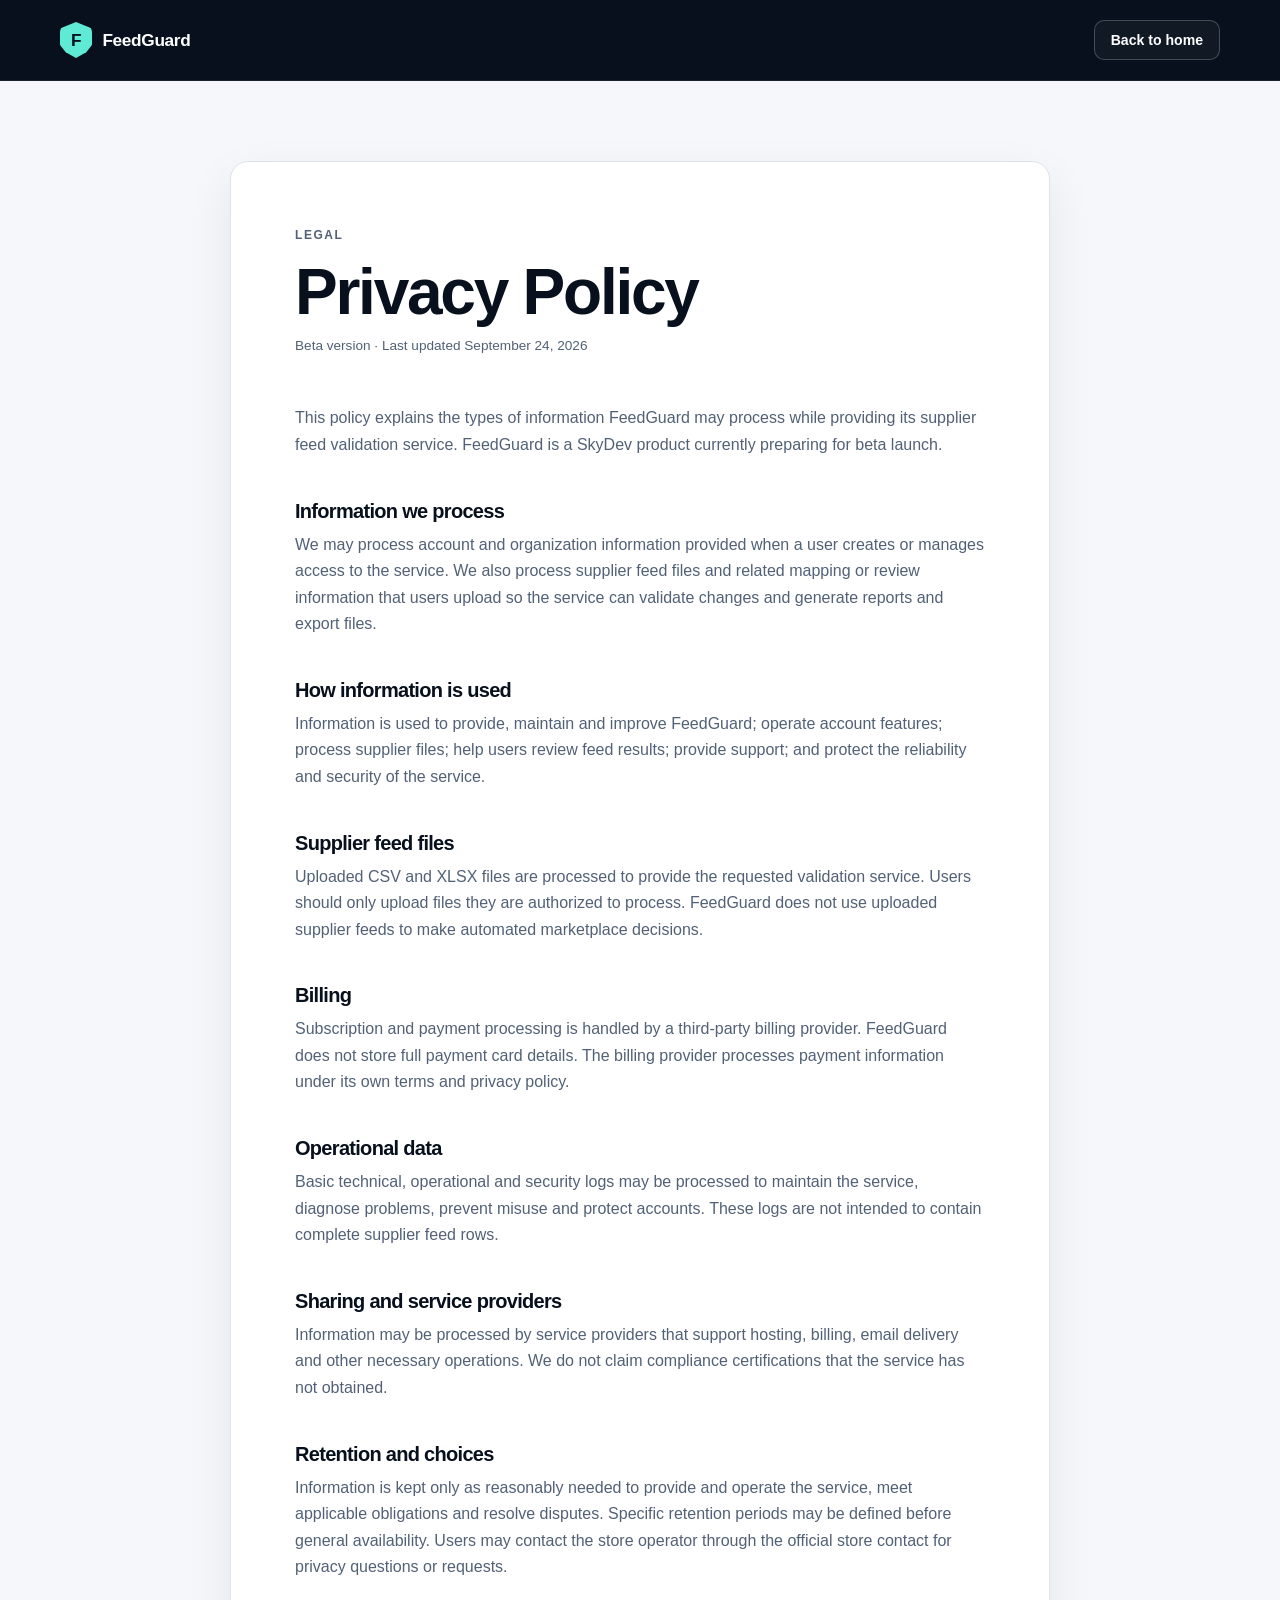
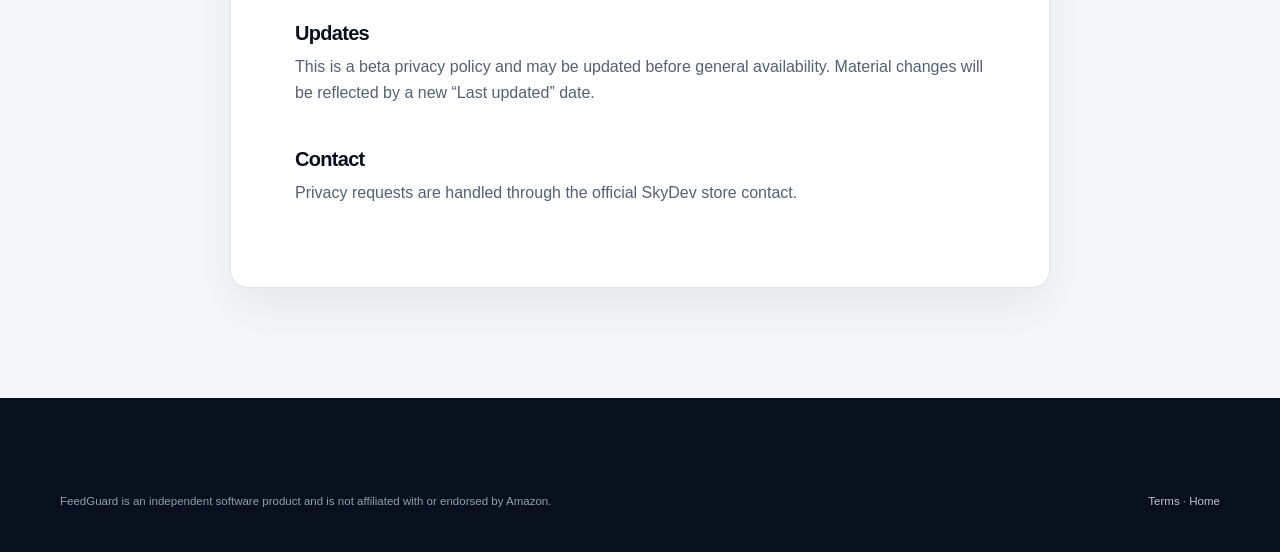
==== privacy.html @ 0910c597 "feat: launch FeedGuard public website" ====
<!doctype html>
<html lang="en">
<head>
  <meta charset="utf-8"><meta name="viewport" content="width=device-width, initial-scale=1">
  <title>Privacy Policy — FeedGuard</title>
  <meta name="description" content="FeedGuard beta privacy policy.">
  <meta name="theme-color" content="#07101c">
  <link rel="icon" type="image/svg+xml" href="favicon.svg"><link rel="stylesheet" href="styles.css">
</head>
<body class="legal-page">
  <a class="skip-link" href="#main">Skip to content</a>
  <header class="site-header"><div class="shell nav-wrap"><a class="brand" href="index.html"><span class="brand-mark" aria-hidden="true">F</span><span>FeedGuard</span></a><a class="button button-small button-outline" href="index.html">Back to home</a></div></header>
  <main id="main" class="legal-main">
    <article class="shell legal-article">
      <p class="section-kicker">LEGAL</p><h1>Privacy Policy</h1><p class="legal-updated">Beta version · Last updated September 24, 2026</p>
      <p>This policy explains the types of information FeedGuard may process while providing its supplier feed validation service. FeedGuard is a SkyDev product currently preparing for beta launch.</p>
      <h2>Information we process</h2><p>We may process account and organization information provided when a user creates or manages access to the service. We also process supplier feed files and related mapping or review information that users upload so the service can validate changes and generate reports and export files.</p>
      <h2>How information is used</h2><p>Information is used to provide, maintain and improve FeedGuard; operate account features; process supplier files; help users review feed results; provide support; and protect the reliability and security of the service.</p>
      <h2>Supplier feed files</h2><p>Uploaded CSV and XLSX files are processed to provide the requested validation service. Users should only upload files they are authorized to process. FeedGuard does not use uploaded supplier feeds to make automated marketplace decisions.</p>
      <h2>Billing</h2><p>Subscription and payment processing is handled by a third-party billing provider. FeedGuard does not store full payment card details. The billing provider processes payment information under its own terms and privacy policy.</p>
      <h2>Operational data</h2><p>Basic technical, operational and security logs may be processed to maintain the service, diagnose problems, prevent misuse and protect accounts. These logs are not intended to contain complete supplier feed rows.</p>
      <h2>Sharing and service providers</h2><p>Information may be processed by service providers that support hosting, billing, email delivery and other necessary operations. We do not claim compliance certifications that the service has not obtained.</p>
      <h2>Retention and choices</h2><p>Information is kept only as reasonably needed to provide and operate the service, meet applicable obligations and resolve disputes. Specific retention periods may be defined before general availability. Users may contact the store operator through the official store contact for privacy questions or requests.</p>
      <h2>Updates</h2><p>This is a beta privacy policy and may be updated before general availability. Material changes will be reflected by a new “Last updated” date.</p>
      <h2>Contact</h2><p>Privacy requests are handled through the official SkyDev store contact.</p>
    </article>
  </main>
  <footer><div class="shell footer-bottom"><p>FeedGuard is an independent software product and is not affiliated with or endorsed by Amazon.</p><p><a href="terms.html">Terms</a> · <a href="index.html">Home</a></p></div></footer>
</body>
</html>
---- styles.css ----
:root {
  --ink: #07101c;
  --ink-soft: #0d1a2b;
  --panel: #101f32;
  --line-dark: rgba(255,255,255,.11);
  --paper: #f5f7fa;
  --white: #ffffff;
  --text: #182538;
  --muted: #66758a;
  --line: #dce3ea;
  --teal: #24c7b1;
  --teal-light: #5eead4;
  --red: #ed6a6a;
  --amber: #f3b84b;
  --green: #42cc91;
  --radius: 18px;
  --shadow: 0 24px 70px rgba(3, 13, 26, .18);
}

* { box-sizing: border-box; }
html { scroll-behavior: smooth; }
body { margin: 0; color: var(--text); background: var(--white); font-family: Inter, ui-sans-serif, -apple-system, BlinkMacSystemFont, "Segoe UI", sans-serif; font-size: 16px; line-height: 1.65; }
a { color: inherit; text-decoration: none; }
button, a { -webkit-tap-highlight-color: transparent; }
a:focus-visible, summary:focus-visible { outline: 3px solid var(--teal); outline-offset: 4px; border-radius: 5px; }
.skip-link { position: fixed; top: 1rem; left: 1rem; z-index: 100; padding: .7rem 1rem; color: var(--ink); background: var(--teal-light); border-radius: 8px; transform: translateY(-180%); transition: transform .2s; }
.skip-link:focus { transform: none; }
.shell { width: min(1160px, calc(100% - 40px)); margin-inline: auto; }

.site-header { position: absolute; z-index: 20; top: 0; left: 0; width: 100%; color: #d9e5ef; border-bottom: 1px solid rgba(255,255,255,.08); }
.nav-wrap { height: 80px; display: flex; align-items: center; justify-content: space-between; gap: 2rem; }
.brand { display: inline-flex; align-items: center; gap: .65rem; color: var(--white); font-size: 1.08rem; font-weight: 750; letter-spacing: -.02em; }
.brand-mark { width: 32px; height: 36px; display: grid; place-items: center; color: var(--ink); background: var(--teal-light); font-weight: 900; border-radius: 11px 11px 14px 14px; clip-path: polygon(50% 0, 100% 18%, 100% 64%, 82% 84%, 50% 100%, 18% 84%, 0 64%, 0 18%); }
nav { display: flex; align-items: center; gap: 2rem; }
nav a { color: #b9c5d2; font-size: .91rem; font-weight: 550; transition: color .2s; }
nav a:hover { color: var(--white); }
.button { min-height: 48px; display: inline-flex; align-items: center; justify-content: center; gap: .55rem; padding: .75rem 1.25rem; border: 1px solid transparent; border-radius: 10px; font-weight: 700; line-height: 1; transition: transform .2s, background .2s, border-color .2s; }
.button:hover { transform: translateY(-2px); }
.button-small { min-height: 40px; padding: .55rem 1rem; font-size: .88rem; }
.button-outline { color: var(--white); border-color: rgba(255,255,255,.22); background: rgba(255,255,255,.04); }
.button-primary { color: #04231f; background: var(--teal-light); box-shadow: 0 12px 30px rgba(36,199,177,.18); }
.button-primary:hover { background: #80f2df; }
.button-ghost { color: #d4dee8; border-color: rgba(255,255,255,.16); background: rgba(255,255,255,.035); }

.hero { position: relative; overflow: hidden; min-height: 780px; padding: 150px 0 100px; color: var(--white); background-color: var(--ink); background-image: linear-gradient(rgba(255,255,255,.028) 1px, transparent 1px), linear-gradient(90deg, rgba(255,255,255,.028) 1px, transparent 1px); background-size: 48px 48px; }
.hero::after { content: ""; position: absolute; inset: 0; pointer-events: none; background: linear-gradient(90deg, transparent 48%, rgba(7,16,28,.1)), linear-gradient(180deg, transparent 60%, var(--ink)); }
.hero-glow { position: absolute; width: 700px; height: 700px; right: -200px; top: -160px; background: radial-gradient(circle, rgba(36,199,177,.17), transparent 65%); }
.hero-grid { position: relative; z-index: 1; display: grid; grid-template-columns: .95fr 1.05fr; gap: 5rem; align-items: center; }
.eyebrow { display: inline-flex; align-items: center; gap: .6rem; margin-bottom: 1.4rem; color: #a9bac8; font-size: .76rem; font-weight: 750; letter-spacing: .09em; text-transform: uppercase; }
.pulse { width: 7px; height: 7px; background: var(--teal-light); border-radius: 50%; box-shadow: 0 0 0 5px rgba(94,234,212,.1); }
h1, h2, h3, p { margin-top: 0; }
h1, h2, h3 { line-height: 1.12; letter-spacing: -.035em; }
.hero h1 { max-width: 650px; margin-bottom: 1.5rem; font-size: clamp(3rem, 5vw, 5rem); font-weight: 780; }
.hero h1 span { color: #8da0b2; }
.hero-lede { max-width: 620px; margin-bottom: 2rem; color: #aebccc; font-size: 1.12rem; line-height: 1.75; }
.hero-actions { display: flex; flex-wrap: wrap; gap: .8rem; margin-bottom: 2.2rem; }
.trust-line { display: flex; flex-wrap: wrap; gap: 1rem 1.5rem; margin: 0; padding: 0; color: #8294a6; font-size: .78rem; list-style: none; }
.trust-line li { position: relative; padding-left: 1rem; }
.trust-line li::before { content: ""; position: absolute; left: 0; top: .7em; width: 4px; height: 4px; background: var(--teal); border-radius: 50%; }

.product-frame { position: relative; background: #0b1726; border: 1px solid rgba(255,255,255,.13); border-radius: 22px; box-shadow: 0 35px 90px rgba(0,0,0,.36); transform: rotate(.4deg); }
.product-frame::before { content: ""; position: absolute; inset: 14px -18px -18px 14px; z-index: -1; border: 1px solid rgba(94,234,212,.13); border-radius: 22px; }
.frame-bar { min-height: 60px; display: flex; align-items: center; justify-content: space-between; padding: 0 1.2rem; border-bottom: 1px solid var(--line-dark); }
.frame-title { display: flex; align-items: center; gap: .55rem; font-size: .85rem; font-weight: 700; }
.shield-mini { width: 22px; height: 24px; display: grid; place-items: center; color: var(--ink); background: var(--teal-light); font-size: .65rem; clip-path: polygon(50% 0, 100% 20%, 100% 68%, 50% 100%, 0 68%, 0 20%); }
.sample-label { padding: .25rem .5rem; color: #8da0b2; border: 1px solid var(--line-dark); border-radius: 5px; font-size: .65rem; letter-spacing: .08em; text-transform: uppercase; }
.frame-body { padding: 1.25rem; }
.run-meta { display: flex; align-items: center; justify-content: space-between; gap: 1rem; margin-bottom: 1.2rem; }
.run-meta div { display: grid; }
.meta-label { color: #6f8396; font-size: .62rem; letter-spacing: .1em; }
.run-meta strong { font-size: .9rem; }
.status-complete { padding: .35rem .55rem; color: var(--teal-light); background: rgba(94,234,212,.08); border-radius: 6px; font-size: .7rem; }
.metric-grid { display: grid; grid-template-columns: repeat(4, 1fr); gap: .55rem; margin-bottom: 1rem; }
.metric { display: grid; gap: .3rem; padding: .8rem; background: rgba(255,255,255,.035); border: 1px solid var(--line-dark); border-radius: 10px; }
.metric span { color: #7f91a3; font-size: .61rem; letter-spacing: .06em; }
.metric strong { font-size: 1.25rem; }
.metric.pass strong { color: var(--green); } .metric.warning strong { color: var(--amber); } .metric.block strong { color: var(--red); }
.result-list { overflow: hidden; border: 1px solid var(--line-dark); border-radius: 12px; }
.result-row { display: grid; grid-template-columns: 30px 1fr auto; gap: .7rem; align-items: center; padding: .85rem; border-bottom: 1px solid var(--line-dark); }
.result-row:last-child { border-bottom: 0; }
.result-row div { display: grid; }
.result-row strong { font-size: .8rem; }
.result-row div span { color: #778b9d; font-size: .69rem; }
.muted-row { opacity: .72; }
.result-icon { width: 28px; height: 28px; display: grid; place-items: center; border-radius: 50%; font-size: .75rem; font-weight: 800; }
.block-icon { color: var(--red); background: rgba(237,106,106,.12); }
.warn-icon { color: var(--amber); background: rgba(243,184,75,.12); }
.pass-icon { color: var(--green); background: rgba(66,204,145,.12); }
.tag { padding: .25rem .45rem; border-radius: 5px; font-size: .58rem; font-weight: 800; letter-spacing: .05em; }
.tag-block { color: #ff9393; background: rgba(237,106,106,.12); }
.tag-warning { color: #ffd27e; background: rgba(243,184,75,.12); }
.tag-pass { color: #74e9b5; background: rgba(66,204,145,.12); }
.frame-note { display: flex; align-items: center; gap: .55rem; margin-top: .9rem; padding: .7rem .8rem; color: #8093a5; background: rgba(255,255,255,.025); border-radius: 8px; font-size: .68rem; }

.section { padding: 110px 0; }
.section-kicker { margin-bottom: .7rem; color: #168c7c; font-size: .75rem; font-weight: 800; letter-spacing: .13em; text-transform: uppercase; }
.section h2 { margin-bottom: 1rem; color: var(--ink); font-size: clamp(2rem, 3.4vw, 3.2rem); }
.section-intro { max-width: 690px; margin-bottom: 3.5rem; }
.section-intro > p:last-child, .split-heading > p, .faq-heading > p:last-child, .safety-copy > p { color: var(--muted); font-size: 1.05rem; }
.centered { margin-inline: auto; text-align: center; }
.problem { background: var(--paper); }
.split-heading { display: grid; grid-template-columns: 1.15fr .85fr; gap: 5rem; align-items: end; margin-bottom: 3.5rem; }
.split-heading h2 { max-width: 680px; margin-bottom: 0; }
.risk-grid { display: grid; grid-template-columns: repeat(4, 1fr); border: 1px solid var(--line); border-radius: var(--radius); background: var(--white); }
.risk-card { min-height: 240px; padding: 2rem; border-right: 1px solid var(--line); }
.risk-card:last-child { border-right: 0; }
.risk-card > span { color: #1a9e8c; font-size: .7rem; font-weight: 800; }
.risk-card h3 { margin: 3.2rem 0 .75rem; font-size: 1.08rem; }
.risk-card p { margin: 0; color: var(--muted); font-size: .9rem; }

.workflow { background: var(--white); }
.steps { margin: 0; padding: 0; list-style: none; display: grid; grid-template-columns: repeat(5, 1fr); border-top: 1px solid var(--line); }
.steps li { position: relative; padding: 2rem 1.3rem 0 0; }
.steps li::before { content: ""; position: absolute; top: -5px; left: 0; width: 9px; height: 9px; background: var(--white); border: 2px solid var(--teal); border-radius: 50%; }
.step-number { color: #1a9e8c; font-size: .7rem; font-weight: 800; }
.steps h3 { margin: 1.6rem 0 .65rem; font-size: 1rem; }
.steps p { margin: 0; color: var(--muted); font-size: .86rem; }

.safety { color: var(--white); background: var(--ink); }
.safety .section-kicker { color: var(--teal-light); }
.safety h2 { color: var(--white); }
.safety-layout { display: grid; grid-template-columns: .8fr 1.2fr; gap: 5rem; }
.safety-copy > p { color: #9eb0c0; }
.baseline-panel { margin-top: 2.3rem; overflow: hidden; background: rgba(255,255,255,.035); border: 1px solid var(--line-dark); border-radius: 14px; }
.baseline-head, .compare-row, .delta-row { display: flex; align-items: center; justify-content: space-between; gap: 1rem; padding: .8rem 1rem; border-bottom: 1px solid var(--line-dark); }
.baseline-head { color: #b8c7d4; font-size: .75rem; font-weight: 700; }
.live-dot { color: var(--teal-light); font-size: .67rem; }
.compare-row { color: #8396a8; font-size: .76rem; }
.compare-row strong { color: #dce6ed; }
.delta-row { color: #90a1b1; background: rgba(237,106,106,.06); border-bottom: 0; font-size: .78rem; }
.delta-row strong { color: #ff8e8e; }
.principles-grid { display: grid; grid-template-columns: 1fr 1fr; gap: 1px; overflow: hidden; background: var(--line-dark); border: 1px solid var(--line-dark); border-radius: var(--radius); }
.principles-grid article { min-height: 190px; padding: 1.65rem; background: var(--ink-soft); }
.principles-grid article:last-child { grid-column: 1 / -1; min-height: 155px; }
.principle-icon { display: inline-grid; place-items: center; width: 30px; height: 30px; color: var(--teal-light); background: rgba(94,234,212,.08); border-radius: 8px; font-size: .65rem; font-weight: 800; }
.principles-grid h3 { margin: 1.3rem 0 .6rem; color: #e8eef3; font-size: 1rem; }
.principles-grid p { margin: 0; color: #8194a6; font-size: .86rem; }

.pricing { background: var(--paper); }
.pricing-grid { display: grid; grid-template-columns: repeat(3, 1fr); gap: 1.2rem; align-items: stretch; }
.price-card { position: relative; min-height: 550px; display: flex; flex-direction: column; justify-content: space-between; padding: 2rem; background: var(--white); border: 1px solid var(--line); border-radius: var(--radius); }
.price-card.featured { color: var(--white); background: var(--ink-soft); border-color: var(--ink-soft); box-shadow: var(--shadow); transform: translateY(-10px); }
.popular { position: absolute; top: 0; right: 1.5rem; padding: .35rem .7rem; color: var(--ink); background: var(--teal-light); border-radius: 0 0 7px 7px; font-size: .61rem; font-weight: 850; letter-spacing: .08em; }
.plan-name { margin-bottom: 1.5rem; color: #168c7c; font-size: .75rem; font-weight: 850; letter-spacing: .12em; }
.featured .plan-name { color: var(--teal-light); }
.price { display: flex; align-items: baseline; gap: .45rem; margin-bottom: .7rem; }
.price span { color: var(--ink); font-size: 3rem; font-weight: 780; letter-spacing: -.05em; }
.featured .price span { color: var(--white); }
.price small, .price-card > div > p:last-child { color: var(--muted); }
.featured .price small, .featured > div > p:last-child { color: #8ea1b3; }
.price-card ul { display: grid; gap: .85rem; margin: 2rem 0; padding: 1.7rem 0; border-top: 1px solid var(--line); border-bottom: 1px solid var(--line); list-style: none; }
.featured ul { border-color: var(--line-dark); }
.price-card li { position: relative; padding-left: 1.5rem; font-size: .88rem; }
.price-card li::before { content: "✓"; position: absolute; left: 0; color: #168c7c; font-weight: 800; }
.featured li::before { color: var(--teal-light); }
.price-card li.not-included { color: #8b98a6; }
.price-card li.not-included::before { content: "—"; color: #8b98a6; }
.button-plan { color: var(--ink); border-color: var(--line); background: var(--white); }
.featured .button-primary { width: 100%; }
.beta-note { margin: 2.2rem 0 0; color: var(--muted); font-size: .82rem; text-align: center; }

.faq-layout { display: grid; grid-template-columns: .72fr 1.28fr; gap: 6rem; align-items: start; }
.faq-heading { position: sticky; top: 2rem; }
.faq-list { border-top: 1px solid var(--line); }
details { border-bottom: 1px solid var(--line); }
summary { position: relative; padding: 1.4rem 2.4rem 1.4rem 0; color: var(--ink); font-weight: 700; cursor: pointer; list-style: none; }
summary::-webkit-details-marker { display: none; }
summary::after { content: "+"; position: absolute; right: .3rem; color: #168c7c; font-size: 1.3rem; font-weight: 400; }
details[open] summary::after { content: "−"; }
details p { padding: 0 2.5rem 1.4rem 0; color: var(--muted); font-size: .92rem; }

.contact { padding-top: 50px; }
.contact-card { min-height: 290px; display: flex; align-items: center; justify-content: space-between; gap: 4rem; padding: 4rem; color: var(--white); background: linear-gradient(125deg, #0c2030, #0c3a3b); border-radius: 24px; }
.contact-card .section-kicker { color: var(--teal-light); }
.contact-card h2 { max-width: 680px; color: var(--white); }
.contact-card p:last-child { margin-bottom: 0; color: #a8c0c7; }
.button-light { flex: 0 0 auto; color: var(--ink); background: var(--white); }

footer { padding: 70px 0 30px; color: #8da0b2; background: var(--ink); }
.footer-grid { display: flex; justify-content: space-between; gap: 3rem; padding-bottom: 3rem; border-bottom: 1px solid var(--line-dark); }
.footer-brand { margin-bottom: .4rem; }
.footer-grid p { font-size: .8rem; }
.footer-bottom { display: flex; justify-content: space-between; gap: 3rem; padding-top: 1.5rem; font-size: .72rem; }
.footer-bottom p:first-child { max-width: 680px; }
.footer-bottom a { color: #b9c8d4; }

.legal-page { color: #26364a; background: var(--paper); }
.legal-page .site-header { position: relative; background: var(--ink); }
.legal-main { padding: 80px 0 110px; }
.legal-article { max-width: 820px; padding: 4rem; background: var(--white); border: 1px solid var(--line); border-radius: var(--radius); box-shadow: 0 18px 50px rgba(7,16,28,.07); }
.legal-article h1 { margin-bottom: .4rem; color: var(--ink); font-size: clamp(2.6rem, 5vw, 4.4rem); }
.legal-updated { margin-bottom: 3rem; color: var(--muted); font-size: .85rem; }
.legal-article h2 { margin: 2.6rem 0 .6rem; color: var(--ink); font-size: 1.25rem; }
.legal-article p { color: #526176; }

@media (max-width: 980px) {
  .hero { padding-top: 130px; }
  .hero-grid { grid-template-columns: 1fr; gap: 4rem; }
  .hero-copy { max-width: 740px; }
  .product-frame { max-width: 720px; transform: none; }
  .split-heading, .safety-layout, .faq-layout { grid-template-columns: 1fr; gap: 3rem; }
  .risk-grid { grid-template-columns: 1fr 1fr; }
  .risk-card:nth-child(2) { border-right: 0; }
  .risk-card:nth-child(-n+2) { border-bottom: 1px solid var(--line); }
  .steps { grid-template-columns: 1fr 1fr; gap: 2rem; border-top: 0; }
  .steps li { padding: 1.4rem; border-top: 1px solid var(--line); }
  .steps li::before { left: 1.4rem; }
  .pricing-grid { grid-template-columns: 1fr; max-width: 650px; margin-inline: auto; }
  .price-card { min-height: auto; }
  .price-card.featured { transform: none; }
  .faq-heading { position: static; }
}

@media (max-width: 720px) {
  .shell { width: min(100% - 28px, 1160px); }
  .site-header nav { display: none; }
  .nav-wrap { height: 70px; }
  .hero { min-height: auto; padding: 115px 0 80px; }
  .hero h1 { font-size: clamp(2.55rem, 12vw, 4rem); }
  .hero-lede { font-size: 1rem; }
  .hero-actions .button { width: 100%; }
  .product-frame::before { display: none; }
  .frame-body { padding: .85rem; }
  .metric-grid { grid-template-columns: 1fr 1fr; }
  .run-meta { align-items: start; }
  .run-meta strong { max-width: 180px; overflow: hidden; text-overflow: ellipsis; white-space: nowrap; }
  .result-row { grid-template-columns: 28px 1fr; }
  .result-row .tag { grid-column: 2; justify-self: start; }
  .section { padding: 78px 0; }
  .risk-grid, .principles-grid { grid-template-columns: 1fr; }
  .risk-card { min-height: 210px; border-right: 0; border-bottom: 1px solid var(--line); }
  .risk-card:last-child { border-bottom: 0; }
  .risk-card h3 { margin-top: 2rem; }
  .steps { grid-template-columns: 1fr; gap: 1rem; }
  .principles-grid article:last-child { grid-column: auto; }
  .contact-card { align-items: flex-start; flex-direction: column; padding: 2.2rem; }
  .footer-grid, .footer-bottom { flex-direction: column; }
  footer nav { flex-wrap: wrap; gap: 1rem 1.5rem; }
  .legal-main { padding: 35px 0 70px; }
  .legal-article { padding: 2rem 1.3rem; }
}

@media (prefers-reduced-motion: reduce) {
  html { scroll-behavior: auto; }
  *, *::before, *::after { animation-duration: .01ms !important; animation-iteration-count: 1 !important; transition-duration: .01ms !important; }
}
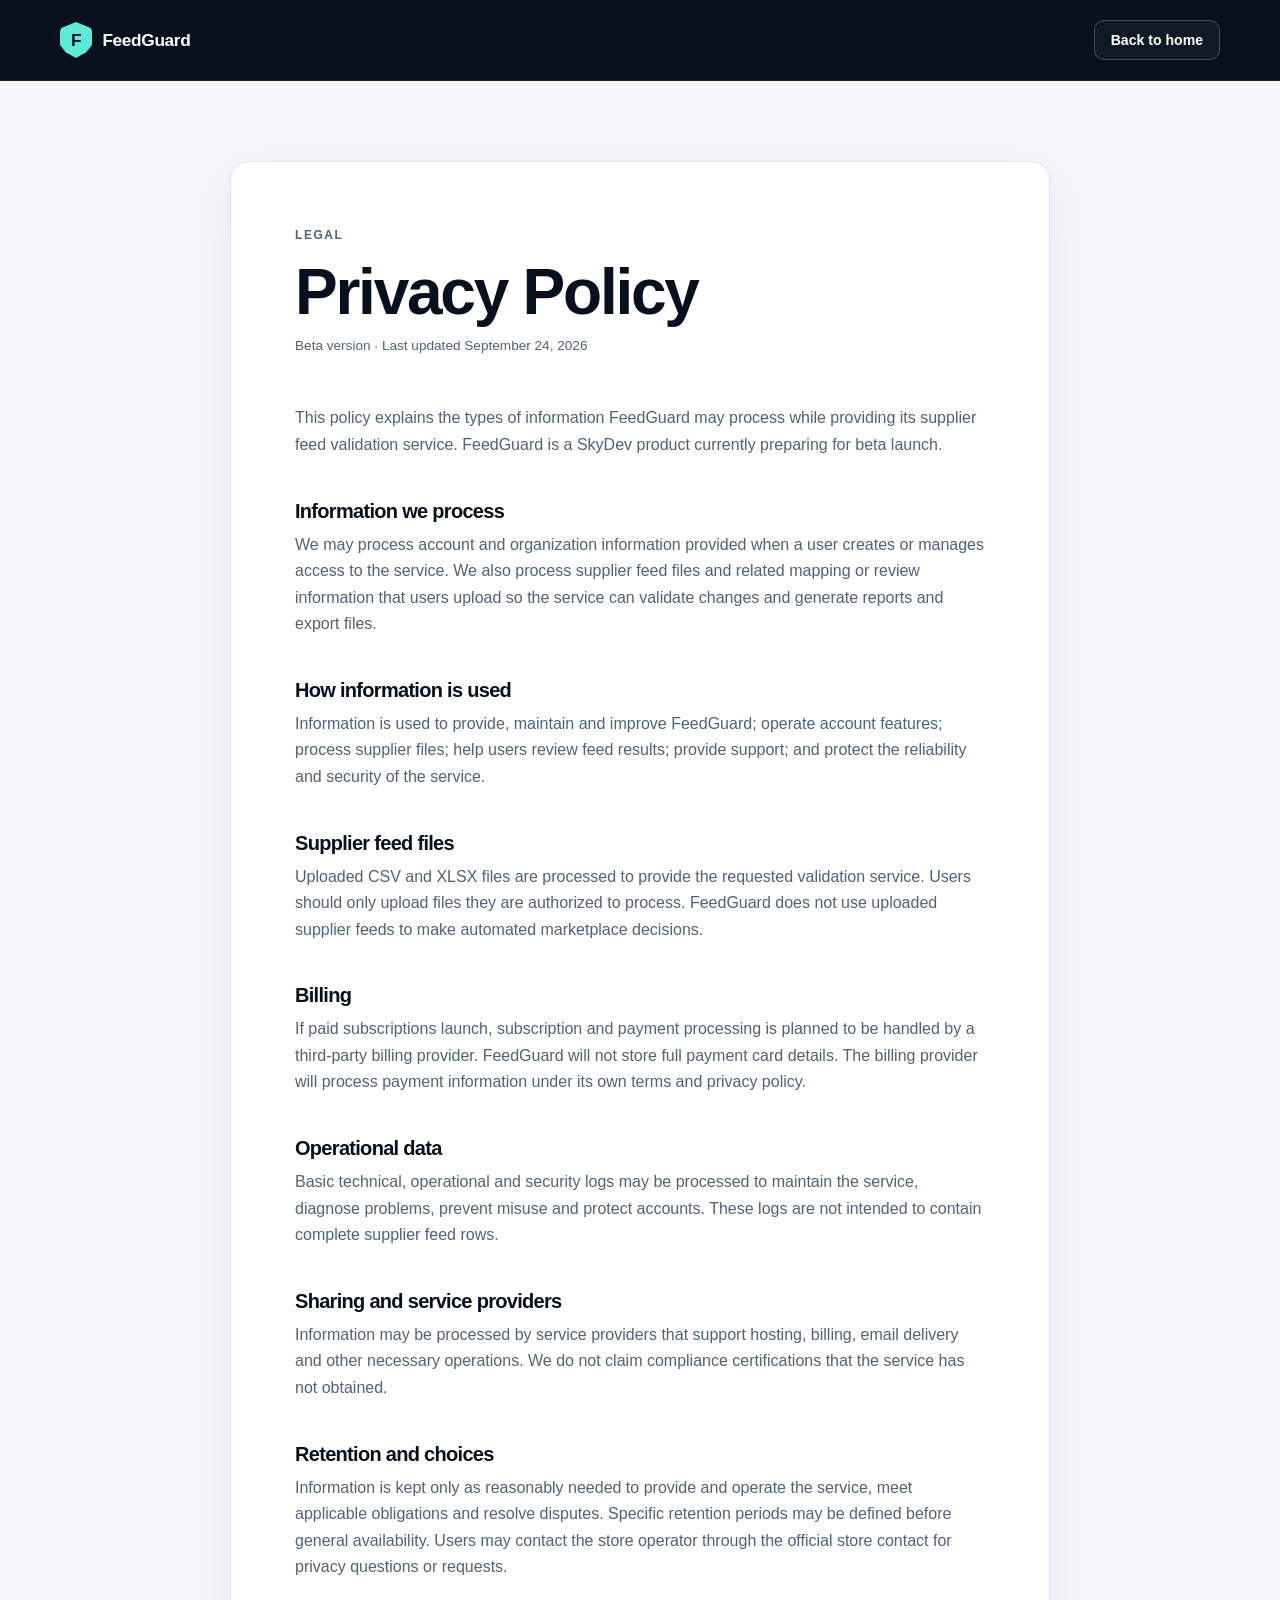
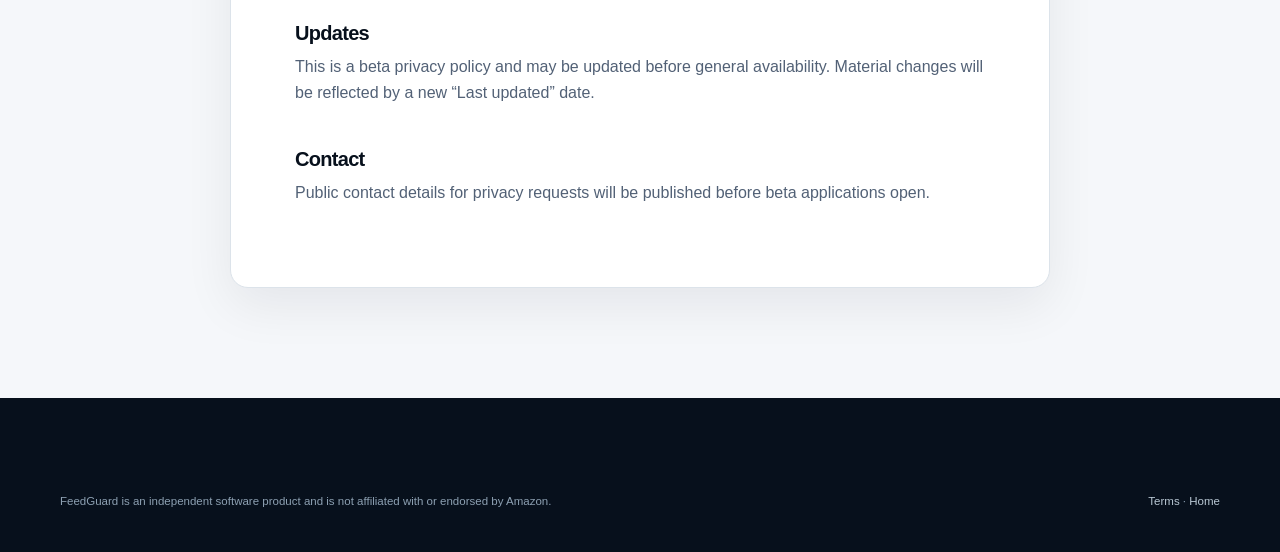
==== commit cf5a59bd: "fix: align public site with FeedGuard beta offering" ====
--- a/privacy.html
+++ b/privacy.html
@@ -5,6 +5,7 @@
   <title>Privacy Policy — FeedGuard</title>
   <meta name="description" content="FeedGuard beta privacy policy.">
   <meta name="theme-color" content="#07101c">
+  <link rel="canonical" href="https://feedguard-site.vercel.app/privacy.html">
   <link rel="icon" type="image/svg+xml" href="favicon.svg"><link rel="stylesheet" href="styles.css">
 </head>
 <body class="legal-page">
@@ -17,12 +18,12 @@
       <h2>Information we process</h2><p>We may process account and organization information provided when a user creates or manages access to the service. We also process supplier feed files and related mapping or review information that users upload so the service can validate changes and generate reports and export files.</p>
       <h2>How information is used</h2><p>Information is used to provide, maintain and improve FeedGuard; operate account features; process supplier files; help users review feed results; provide support; and protect the reliability and security of the service.</p>
       <h2>Supplier feed files</h2><p>Uploaded CSV and XLSX files are processed to provide the requested validation service. Users should only upload files they are authorized to process. FeedGuard does not use uploaded supplier feeds to make automated marketplace decisions.</p>
-      <h2>Billing</h2><p>Subscription and payment processing is handled by a third-party billing provider. FeedGuard does not store full payment card details. The billing provider processes payment information under its own terms and privacy policy.</p>
+      <h2>Billing</h2><p>If paid subscriptions launch, subscription and payment processing is planned to be handled by a third-party billing provider. FeedGuard will not store full payment card details. The billing provider will process payment information under its own terms and privacy policy.</p>
       <h2>Operational data</h2><p>Basic technical, operational and security logs may be processed to maintain the service, diagnose problems, prevent misuse and protect accounts. These logs are not intended to contain complete supplier feed rows.</p>
       <h2>Sharing and service providers</h2><p>Information may be processed by service providers that support hosting, billing, email delivery and other necessary operations. We do not claim compliance certifications that the service has not obtained.</p>
       <h2>Retention and choices</h2><p>Information is kept only as reasonably needed to provide and operate the service, meet applicable obligations and resolve disputes. Specific retention periods may be defined before general availability. Users may contact the store operator through the official store contact for privacy questions or requests.</p>
       <h2>Updates</h2><p>This is a beta privacy policy and may be updated before general availability. Material changes will be reflected by a new “Last updated” date.</p>
-      <h2>Contact</h2><p>Privacy requests are handled through the official SkyDev store contact.</p>
+      <h2>Contact</h2><p>Public contact details for privacy requests will be published before beta applications open.</p>
     </article>
   </main>
   <footer><div class="shell footer-bottom"><p>FeedGuard is an independent software product and is not affiliated with or endorsed by Amazon.</p><p><a href="terms.html">Terms</a> · <a href="index.html">Home</a></p></div></footer>
--- a/styles.css
+++ b/styles.css
@@ -108,6 +108,15 @@
 .risk-card h3 { margin: 3.2rem 0 .75rem; font-size: 1.08rem; }
 .risk-card p { margin: 0; color: var(--muted); font-size: .9rem; }
 
+.audience { padding: 80px 0; color: var(--white); background: #0c1827; }
+.audience .section-kicker { color: var(--teal-light); }
+.audience h2 { max-width: 600px; margin-bottom: 0; color: var(--white); font-size: clamp(1.8rem, 3vw, 2.8rem); }
+.audience-layout { display: grid; grid-template-columns: .85fr 1.15fr; gap: 5rem; align-items: center; }
+.audience-list { display: grid; gap: 1px; overflow: hidden; background: var(--line-dark); border: 1px solid var(--line-dark); border-radius: 14px; }
+.audience-list article { display: grid; grid-template-columns: 42px 1fr; gap: 1rem; align-items: center; min-height: 78px; padding: 1rem 1.25rem; background: var(--ink-soft); }
+.audience-list span { color: var(--teal-light); font-size: .68rem; font-weight: 800; }
+.audience-list p { margin: 0; color: #c4d0da; font-size: .92rem; }
+
 .workflow { background: var(--white); }
 .steps { margin: 0; padding: 0; list-style: none; display: grid; grid-template-columns: repeat(5, 1fr); border-top: 1px solid var(--line); }
 .steps li { position: relative; padding: 2rem 1.3rem 0 0; }
@@ -146,6 +155,8 @@
 .price { display: flex; align-items: baseline; gap: .45rem; margin-bottom: .7rem; }
 .price span { color: var(--ink); font-size: 3rem; font-weight: 780; letter-spacing: -.05em; }
 .featured .price span { color: var(--white); }
+.price.plan-status { min-height: 86px; align-items: center; }
+.price.plan-status span { max-width: 280px; font-size: 1.85rem; line-height: 1.12; letter-spacing: -.035em; }
 .price small, .price-card > div > p:last-child { color: var(--muted); }
 .featured .price small, .featured > div > p:last-child { color: #8ea1b3; }
 .price-card ul { display: grid; gap: .85rem; margin: 2rem 0; padding: 1.7rem 0; border-top: 1px solid var(--line); border-bottom: 1px solid var(--line); list-style: none; }
@@ -198,7 +209,7 @@
   .hero-grid { grid-template-columns: 1fr; gap: 4rem; }
   .hero-copy { max-width: 740px; }
   .product-frame { max-width: 720px; transform: none; }
-  .split-heading, .safety-layout, .faq-layout { grid-template-columns: 1fr; gap: 3rem; }
+  .split-heading, .audience-layout, .safety-layout, .faq-layout { grid-template-columns: 1fr; gap: 3rem; }
   .risk-grid { grid-template-columns: 1fr 1fr; }
   .risk-card:nth-child(2) { border-right: 0; }
   .risk-card:nth-child(-n+2) { border-bottom: 1px solid var(--line); }
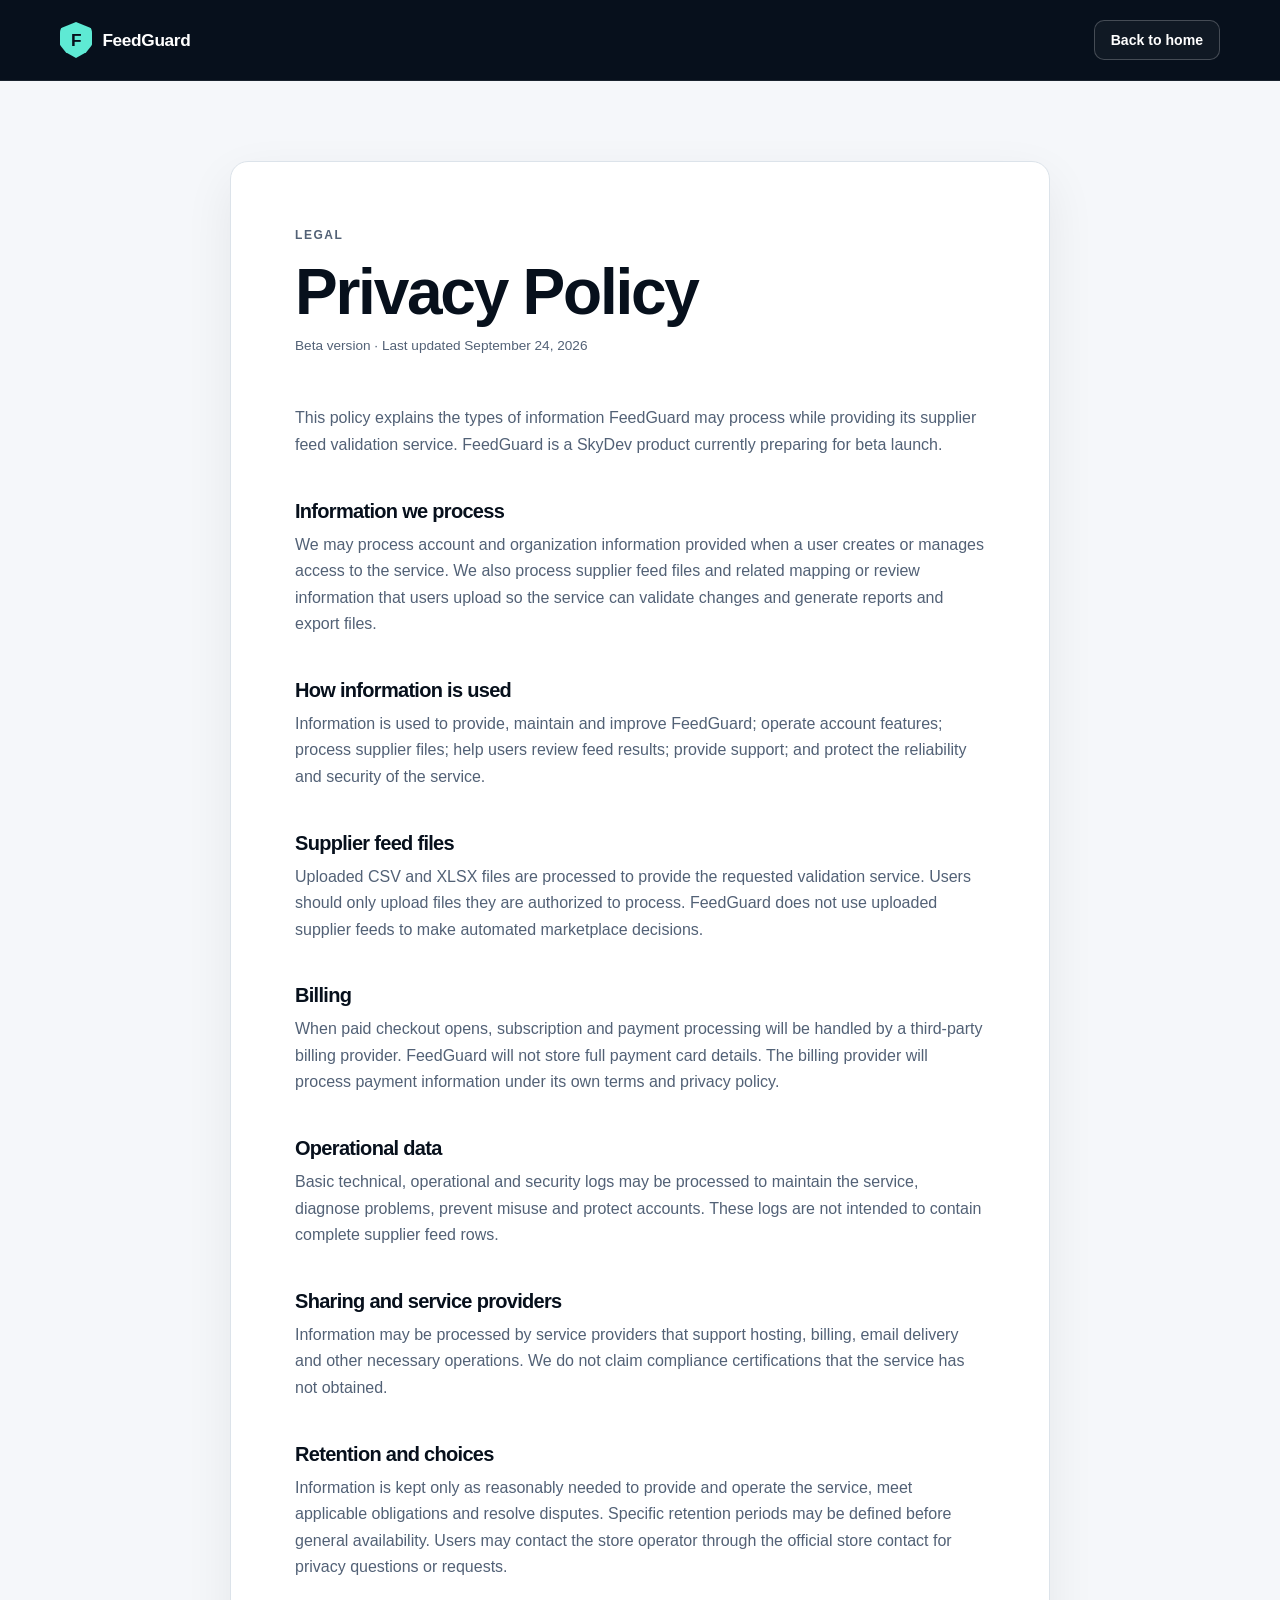
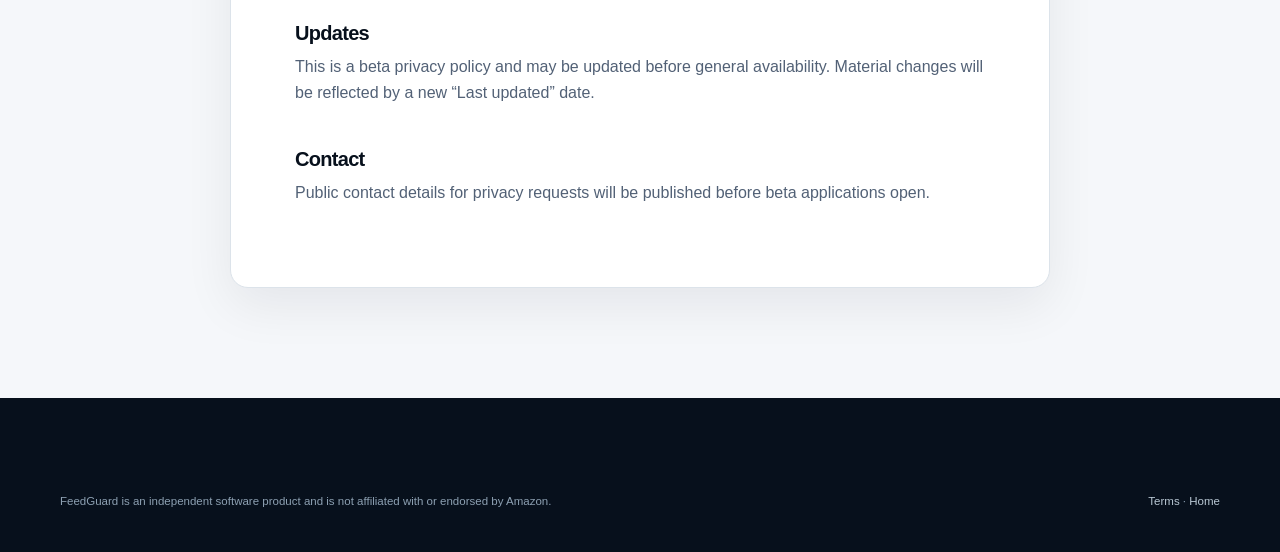
==== commit 0f2db3c8: "fix: publish FeedGuard beta pricing" ====
--- a/privacy.html
+++ b/privacy.html
@@ -18,7 +18,7 @@
       <h2>Information we process</h2><p>We may process account and organization information provided when a user creates or manages access to the service. We also process supplier feed files and related mapping or review information that users upload so the service can validate changes and generate reports and export files.</p>
       <h2>How information is used</h2><p>Information is used to provide, maintain and improve FeedGuard; operate account features; process supplier files; help users review feed results; provide support; and protect the reliability and security of the service.</p>
       <h2>Supplier feed files</h2><p>Uploaded CSV and XLSX files are processed to provide the requested validation service. Users should only upload files they are authorized to process. FeedGuard does not use uploaded supplier feeds to make automated marketplace decisions.</p>
-      <h2>Billing</h2><p>If paid subscriptions launch, subscription and payment processing is planned to be handled by a third-party billing provider. FeedGuard will not store full payment card details. The billing provider will process payment information under its own terms and privacy policy.</p>
+      <h2>Billing</h2><p>When paid checkout opens, subscription and payment processing will be handled by a third-party billing provider. FeedGuard will not store full payment card details. The billing provider will process payment information under its own terms and privacy policy.</p>
       <h2>Operational data</h2><p>Basic technical, operational and security logs may be processed to maintain the service, diagnose problems, prevent misuse and protect accounts. These logs are not intended to contain complete supplier feed rows.</p>
       <h2>Sharing and service providers</h2><p>Information may be processed by service providers that support hosting, billing, email delivery and other necessary operations. We do not claim compliance certifications that the service has not obtained.</p>
       <h2>Retention and choices</h2><p>Information is kept only as reasonably needed to provide and operate the service, meet applicable obligations and resolve disputes. Specific retention periods may be defined before general availability. Users may contact the store operator through the official store contact for privacy questions or requests.</p>
--- a/styles.css
+++ b/styles.css
@@ -155,8 +155,6 @@
 .price { display: flex; align-items: baseline; gap: .45rem; margin-bottom: .7rem; }
 .price span { color: var(--ink); font-size: 3rem; font-weight: 780; letter-spacing: -.05em; }
 .featured .price span { color: var(--white); }
-.price.plan-status { min-height: 86px; align-items: center; }
-.price.plan-status span { max-width: 280px; font-size: 1.85rem; line-height: 1.12; letter-spacing: -.035em; }
 .price small, .price-card > div > p:last-child { color: var(--muted); }
 .featured .price small, .featured > div > p:last-child { color: #8ea1b3; }
 .price-card ul { display: grid; gap: .85rem; margin: 2rem 0; padding: 1.7rem 0; border-top: 1px solid var(--line); border-bottom: 1px solid var(--line); list-style: none; }
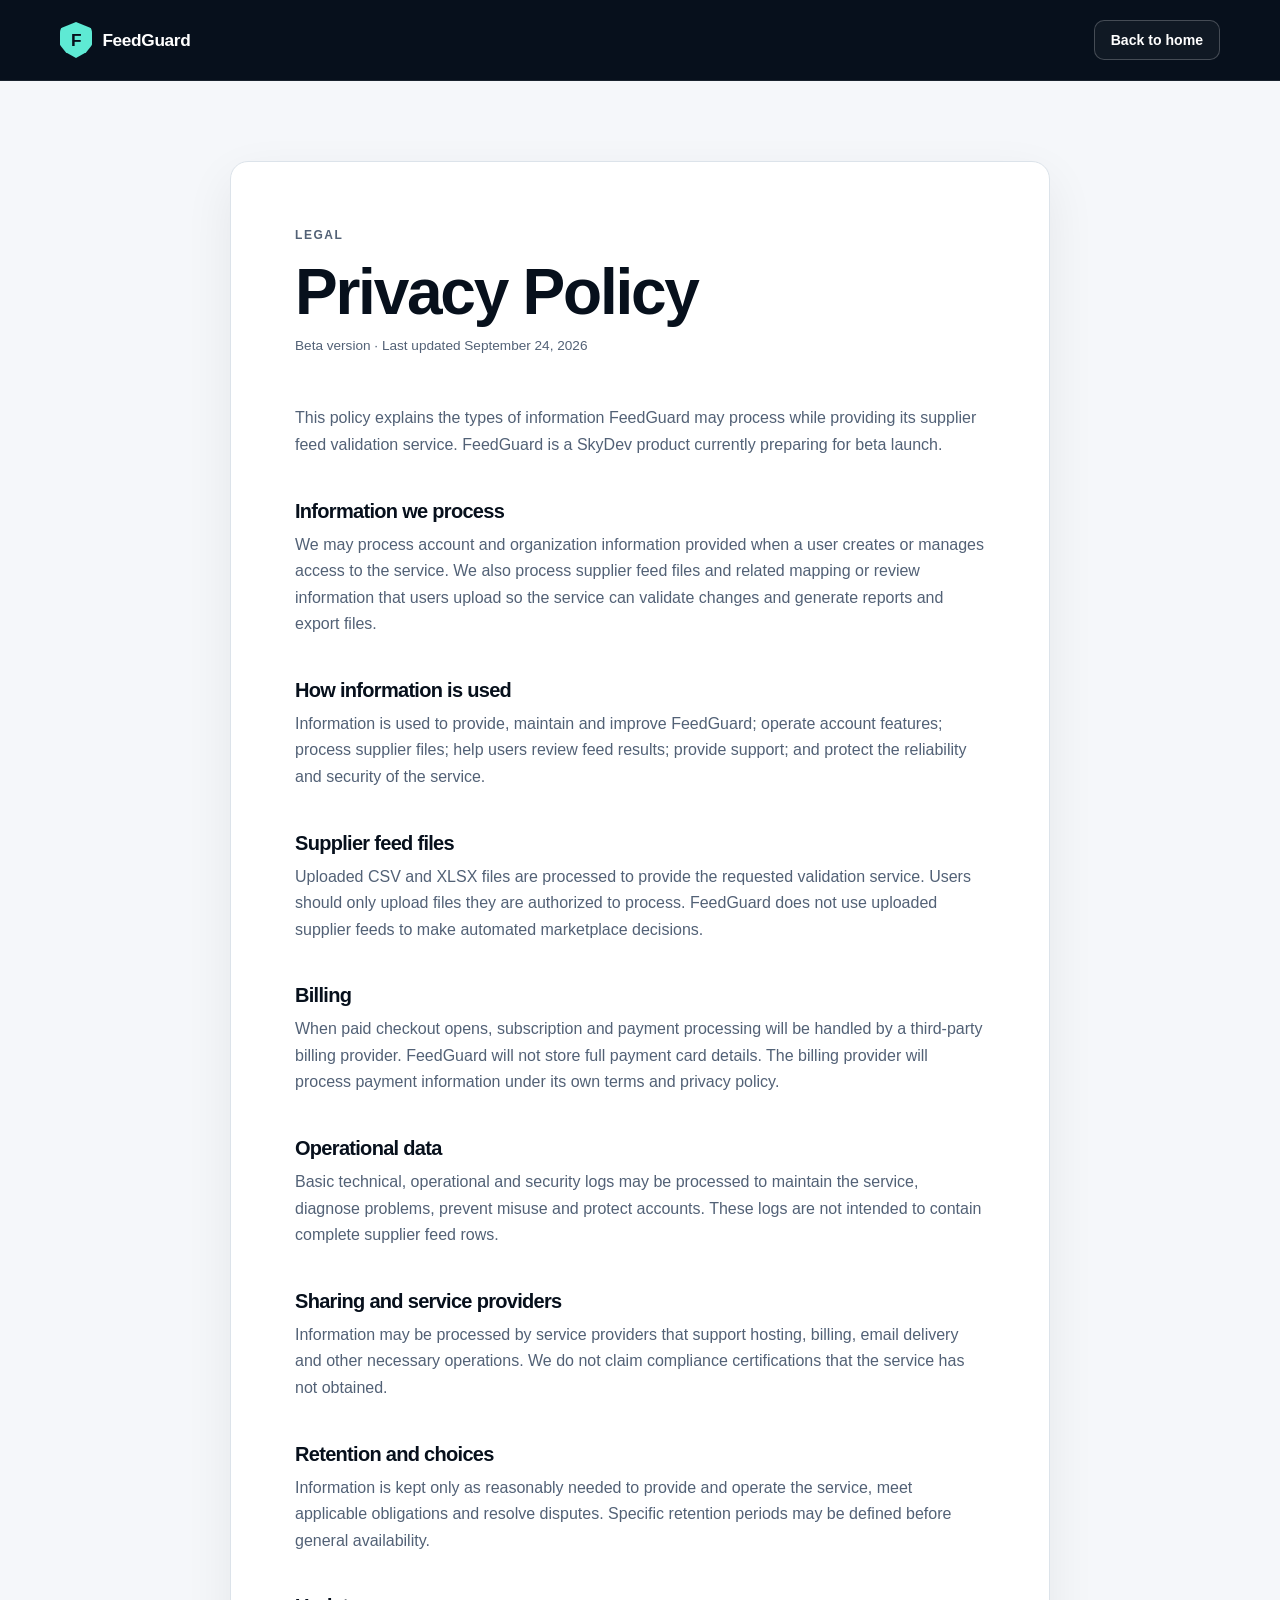
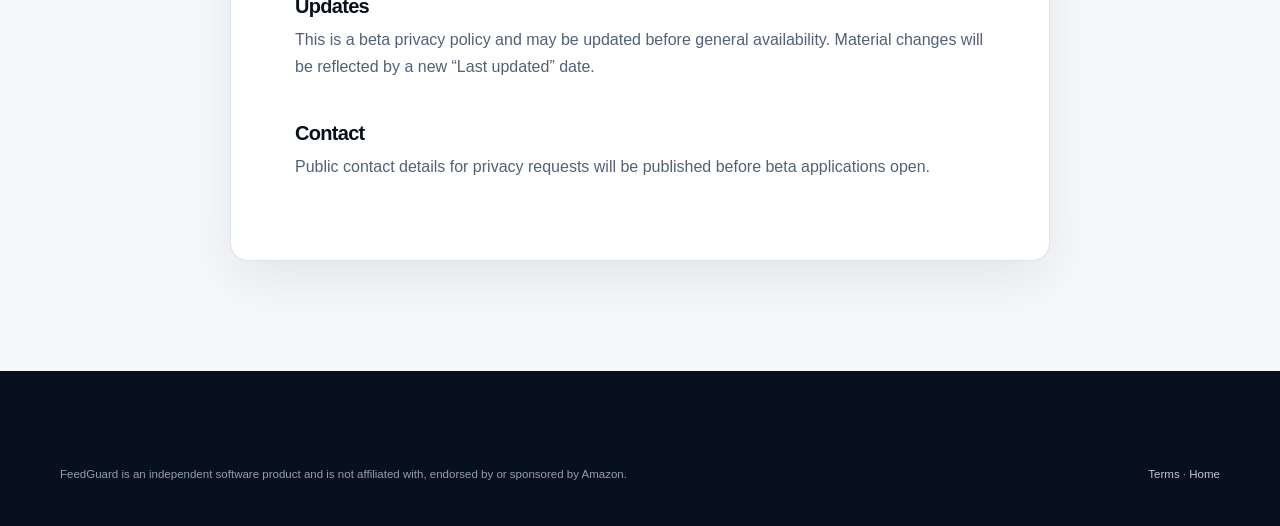
==== commit 25d7f545: "fix: align FeedGuard beta landing content Co-Authored-By: Claude Opus 5.5 <noreply@anthropic.com>" ====
--- a/privacy.html
+++ b/privacy.html
@@ -21,11 +21,11 @@
       <h2>Billing</h2><p>When paid checkout opens, subscription and payment processing will be handled by a third-party billing provider. FeedGuard will not store full payment card details. The billing provider will process payment information under its own terms and privacy policy.</p>
       <h2>Operational data</h2><p>Basic technical, operational and security logs may be processed to maintain the service, diagnose problems, prevent misuse and protect accounts. These logs are not intended to contain complete supplier feed rows.</p>
       <h2>Sharing and service providers</h2><p>Information may be processed by service providers that support hosting, billing, email delivery and other necessary operations. We do not claim compliance certifications that the service has not obtained.</p>
-      <h2>Retention and choices</h2><p>Information is kept only as reasonably needed to provide and operate the service, meet applicable obligations and resolve disputes. Specific retention periods may be defined before general availability. Users may contact the store operator through the official store contact for privacy questions or requests.</p>
+      <h2>Retention and choices</h2><p>Information is kept only as reasonably needed to provide and operate the service, meet applicable obligations and resolve disputes. Specific retention periods may be defined before general availability.</p>
       <h2>Updates</h2><p>This is a beta privacy policy and may be updated before general availability. Material changes will be reflected by a new “Last updated” date.</p>
       <h2>Contact</h2><p>Public contact details for privacy requests will be published before beta applications open.</p>
     </article>
   </main>
-  <footer><div class="shell footer-bottom"><p>FeedGuard is an independent software product and is not affiliated with or endorsed by Amazon.</p><p><a href="terms.html">Terms</a> · <a href="index.html">Home</a></p></div></footer>
+  <footer><div class="shell footer-bottom"><p>FeedGuard is an independent software product and is not affiliated with, endorsed by or sponsored by Amazon.</p><p><a href="terms.html">Terms</a> · <a href="index.html">Home</a></p></div></footer>
 </body>
 </html>
